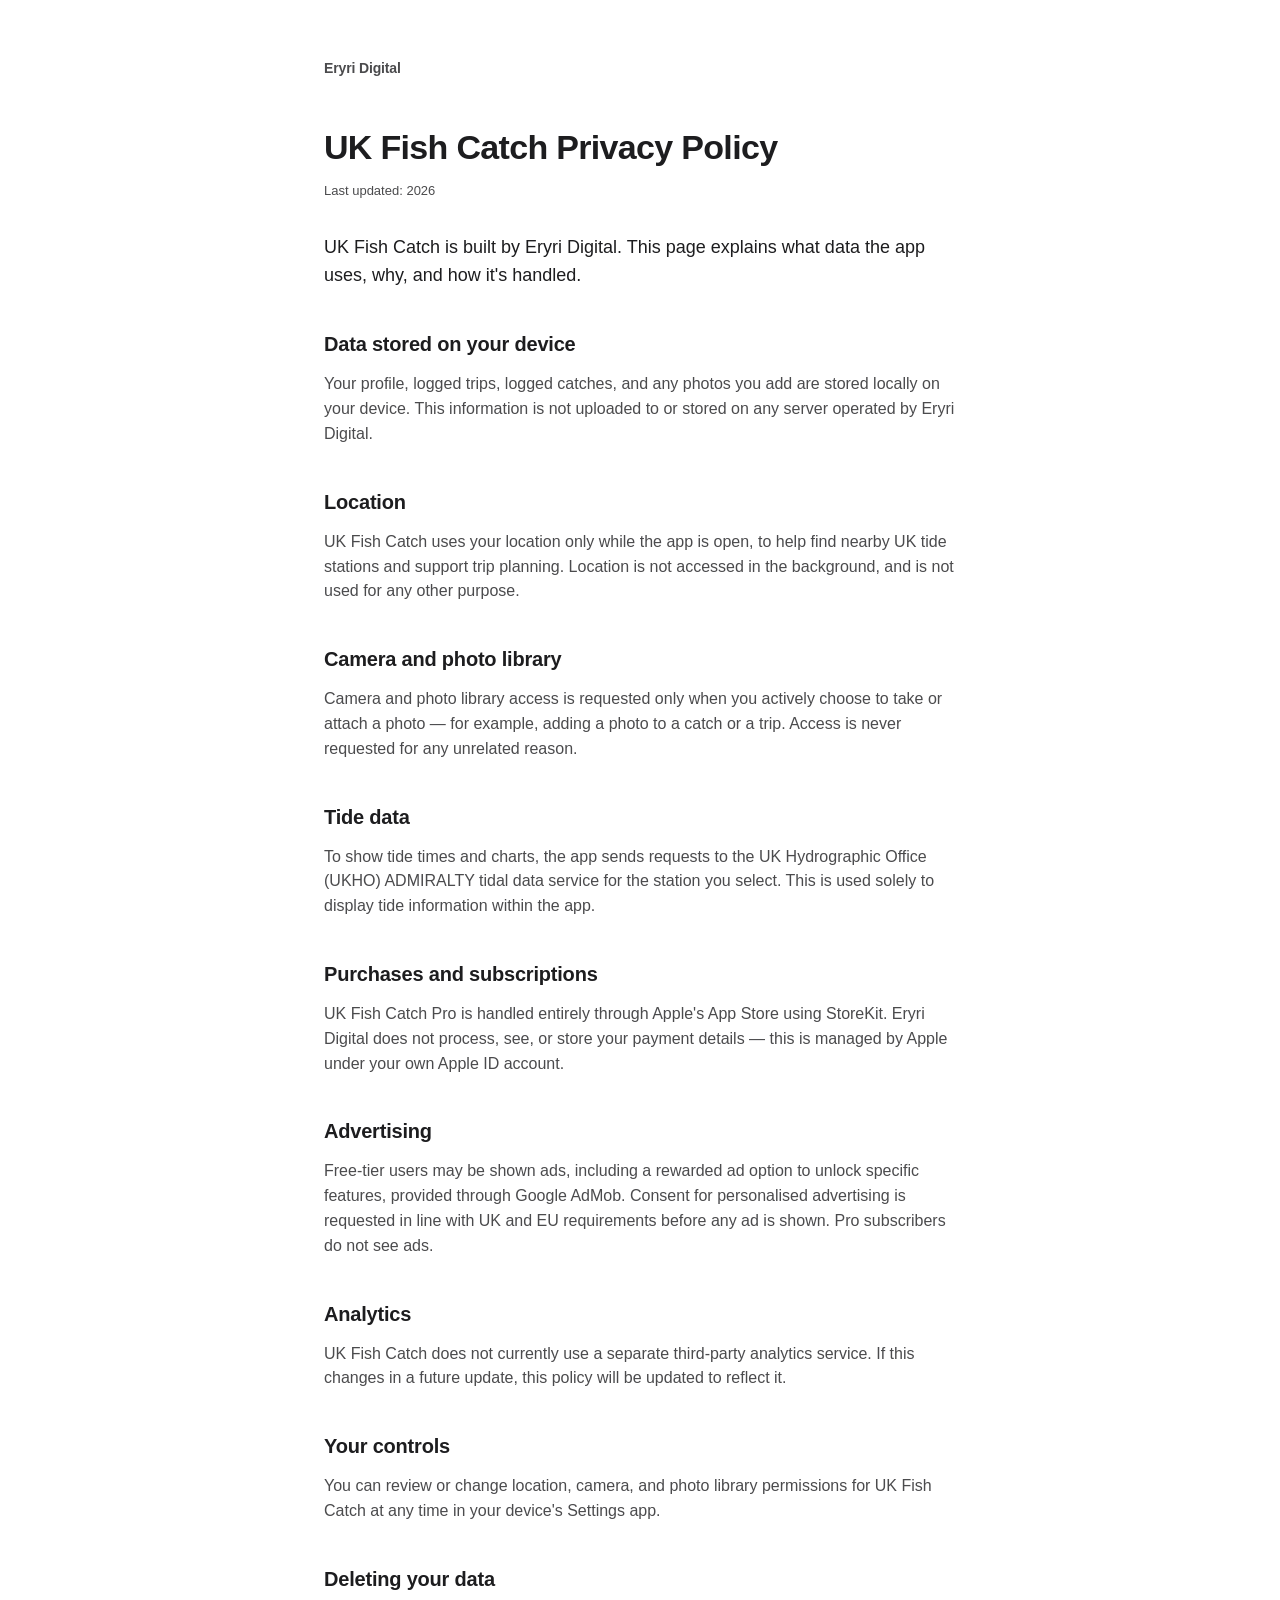
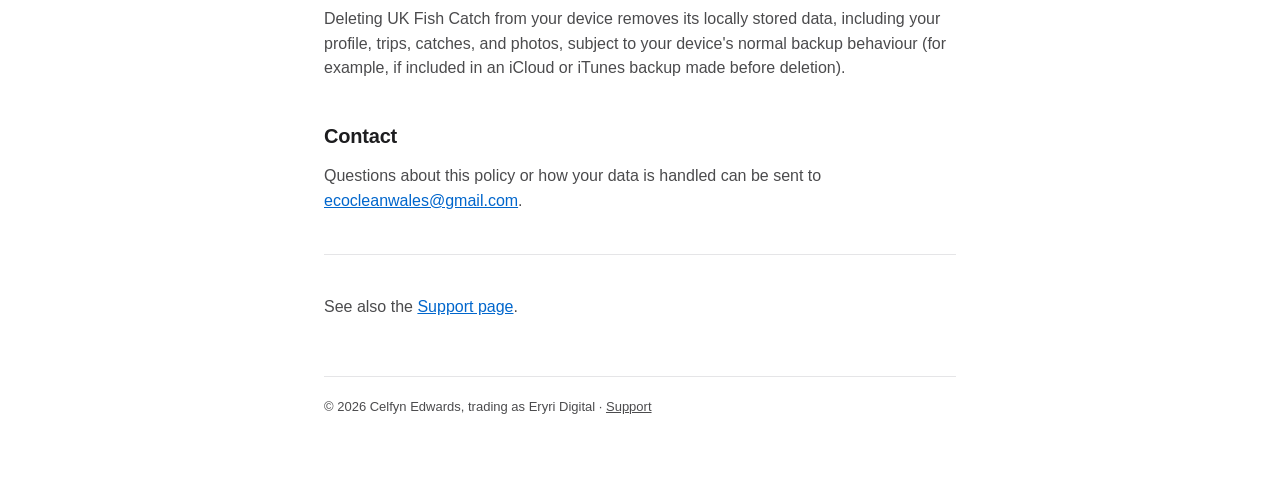
==== privacy.html @ be9210b2 "Add files via upload" ====
<!DOCTYPE html>
<html lang="en-GB">
<head>
  <meta charset="UTF-8" />
  <meta name="viewport" content="width=device-width, initial-scale=1" />
  <title>UK Fish Catch — Privacy Policy</title>
  <meta name="description" content="Privacy Policy for UK Fish Catch by Eryri Digital." />
  <link rel="stylesheet" href="style.css" />
</head>
<body>
  <div class="wrap">
    <header class="top">
      <a class="brand" href="index.html">Eryri Digital</a>
    </header>

    <h1>UK Fish Catch Privacy Policy</h1>
    <p class="updated">Last updated: 2026</p>

    <p class="lede">
      UK Fish Catch is built by Eryri Digital. This page explains what
      data the app uses, why, and how it's handled.
    </p>

    <h2>Data stored on your device</h2>
    <p>
      Your profile, logged trips, logged catches, and any photos you
      add are stored locally on your device. This information is not
      uploaded to or stored on any server operated by Eryri Digital.
    </p>

    <h2>Location</h2>
    <p>
      UK Fish Catch uses your location only while the app is open, to
      help find nearby UK tide stations and support trip planning.
      Location is not accessed in the background, and is not used for
      any other purpose.
    </p>

    <h2>Camera and photo library</h2>
    <p>
      Camera and photo library access is requested only when you
      actively choose to take or attach a photo — for example, adding
      a photo to a catch or a trip. Access is never requested for any
      unrelated reason.
    </p>

    <h2>Tide data</h2>
    <p>
      To show tide times and charts, the app sends requests to the UK
      Hydrographic Office (UKHO) ADMIRALTY tidal data service for the
      station you select. This is used solely to display tide
      information within the app.
    </p>

    <h2>Purchases and subscriptions</h2>
    <p>
      UK Fish Catch Pro is handled entirely through Apple's App Store
      using StoreKit. Eryri Digital does not process, see, or store
      your payment details — this is managed by Apple under your own
      Apple ID account.
    </p>

    <h2>Advertising</h2>
    <p>
      Free-tier users may be shown ads, including a rewarded ad option
      to unlock specific features, provided through Google AdMob.
      Consent for personalised advertising is requested in line with
      UK and EU requirements before any ad is shown. Pro subscribers do
      not see ads.
    </p>

    <h2>Analytics</h2>
    <p>
      UK Fish Catch does not currently use a separate third-party
      analytics service. If this changes in a future update, this
      policy will be updated to reflect it.
    </p>

    <h2>Your controls</h2>
    <p>
      You can review or change location, camera, and photo library
      permissions for UK Fish Catch at any time in your device's
      Settings app.
    </p>

    <h2>Deleting your data</h2>
    <p>
      Deleting UK Fish Catch from your device removes its locally
      stored data, including your profile, trips, catches, and photos,
      subject to your device's normal backup behaviour (for example, if
      included in an iCloud or iTunes backup made before deletion).
    </p>

    <h2>Contact</h2>
    <p>
      Questions about this policy or how your data is handled can be
      sent to
      <a href="mailto:ecocleanwales@gmail.com">ecocleanwales@gmail.com</a>.
    </p>

    <hr class="divider" />

    <p>
      See also the <a href="index.html">Support page</a>.
    </p>

    <footer>
      © 2026 Celfyn Edwards, trading as Eryri Digital ·
      <a href="index.html">Support</a>
    </footer>
  </div>
</body>
</html>
---- style.css ----
:root {
  --ink: #1d1d1f;
  --ink-soft: #4b4b4d;
  --line: #e5e5e7;
  --card: #f7f7f8;
  --accent: #0066cc;
  --accent-soft: #eaf2fc;
  --bg: #ffffff;
  --max: 680px;
}

* {
  box-sizing: border-box;
}

html {
  -webkit-text-size-adjust: 100%;
}

body {
  margin: 0;
  background: var(--bg);
  color: var(--ink);
  font-family: -apple-system, BlinkMacSystemFont, "SF Pro Text", "Segoe UI",
    Roboto, Helvetica, Arial, sans-serif;
  line-height: 1.55;
  -webkit-font-smoothing: antialiased;
}

.wrap {
  max-width: var(--max);
  margin: 0 auto;
  padding: 56px 24px 80px;
}

header.top {
  margin-bottom: 40px;
}

.brand {
  display: inline-flex;
  align-items: center;
  gap: 8px;
  font-size: 14px;
  font-weight: 600;
  color: var(--ink-soft);
  text-decoration: none;
  letter-spacing: -0.01em;
}

.brand:hover {
  color: var(--accent);
}

h1 {
  font-size: 34px;
  font-weight: 700;
  letter-spacing: -0.02em;
  margin: 24px 0 8px;
}

h2 {
  font-size: 20px;
  font-weight: 600;
  letter-spacing: -0.01em;
  margin: 40px 0 12px;
}

p {
  margin: 0 0 16px;
  color: var(--ink-soft);
  font-size: 16px;
}

p.lede {
  font-size: 18px;
  color: var(--ink);
}

a {
  color: var(--accent);
}

ul {
  margin: 0 0 16px;
  padding-left: 20px;
  color: var(--ink-soft);
}

li {
  margin-bottom: 8px;
}

.updated {
  font-size: 13px;
  color: var(--ink-soft);
  margin-bottom: 32px;
}

.card {
  background: var(--card);
  border: 1px solid var(--line);
  border-radius: 14px;
  padding: 20px 22px;
  margin-bottom: 14px;
}

.card h3 {
  font-size: 16px;
  font-weight: 600;
  margin: 0 0 8px;
}

.card p {
  margin: 0;
  font-size: 15px;
}

.email-box {
  display: inline-block;
  background: var(--accent-soft);
  border-radius: 10px;
  padding: 10px 16px;
  font-size: 15px;
  font-weight: 500;
  margin: 4px 0 24px;
}

.email-box a {
  text-decoration: none;
  font-weight: 600;
}

.divider {
  border: none;
  border-top: 1px solid var(--line);
  margin: 40px 0;
}

footer {
  margin-top: 56px;
  padding-top: 20px;
  border-top: 1px solid var(--line);
  font-size: 13px;
  color: var(--ink-soft);
}

footer a {
  color: var(--ink-soft);
  text-decoration: underline;
}

@media (max-width: 480px) {
  .wrap {
    padding: 40px 20px 64px;
  }
  h1 {
    font-size: 28px;
  }
}
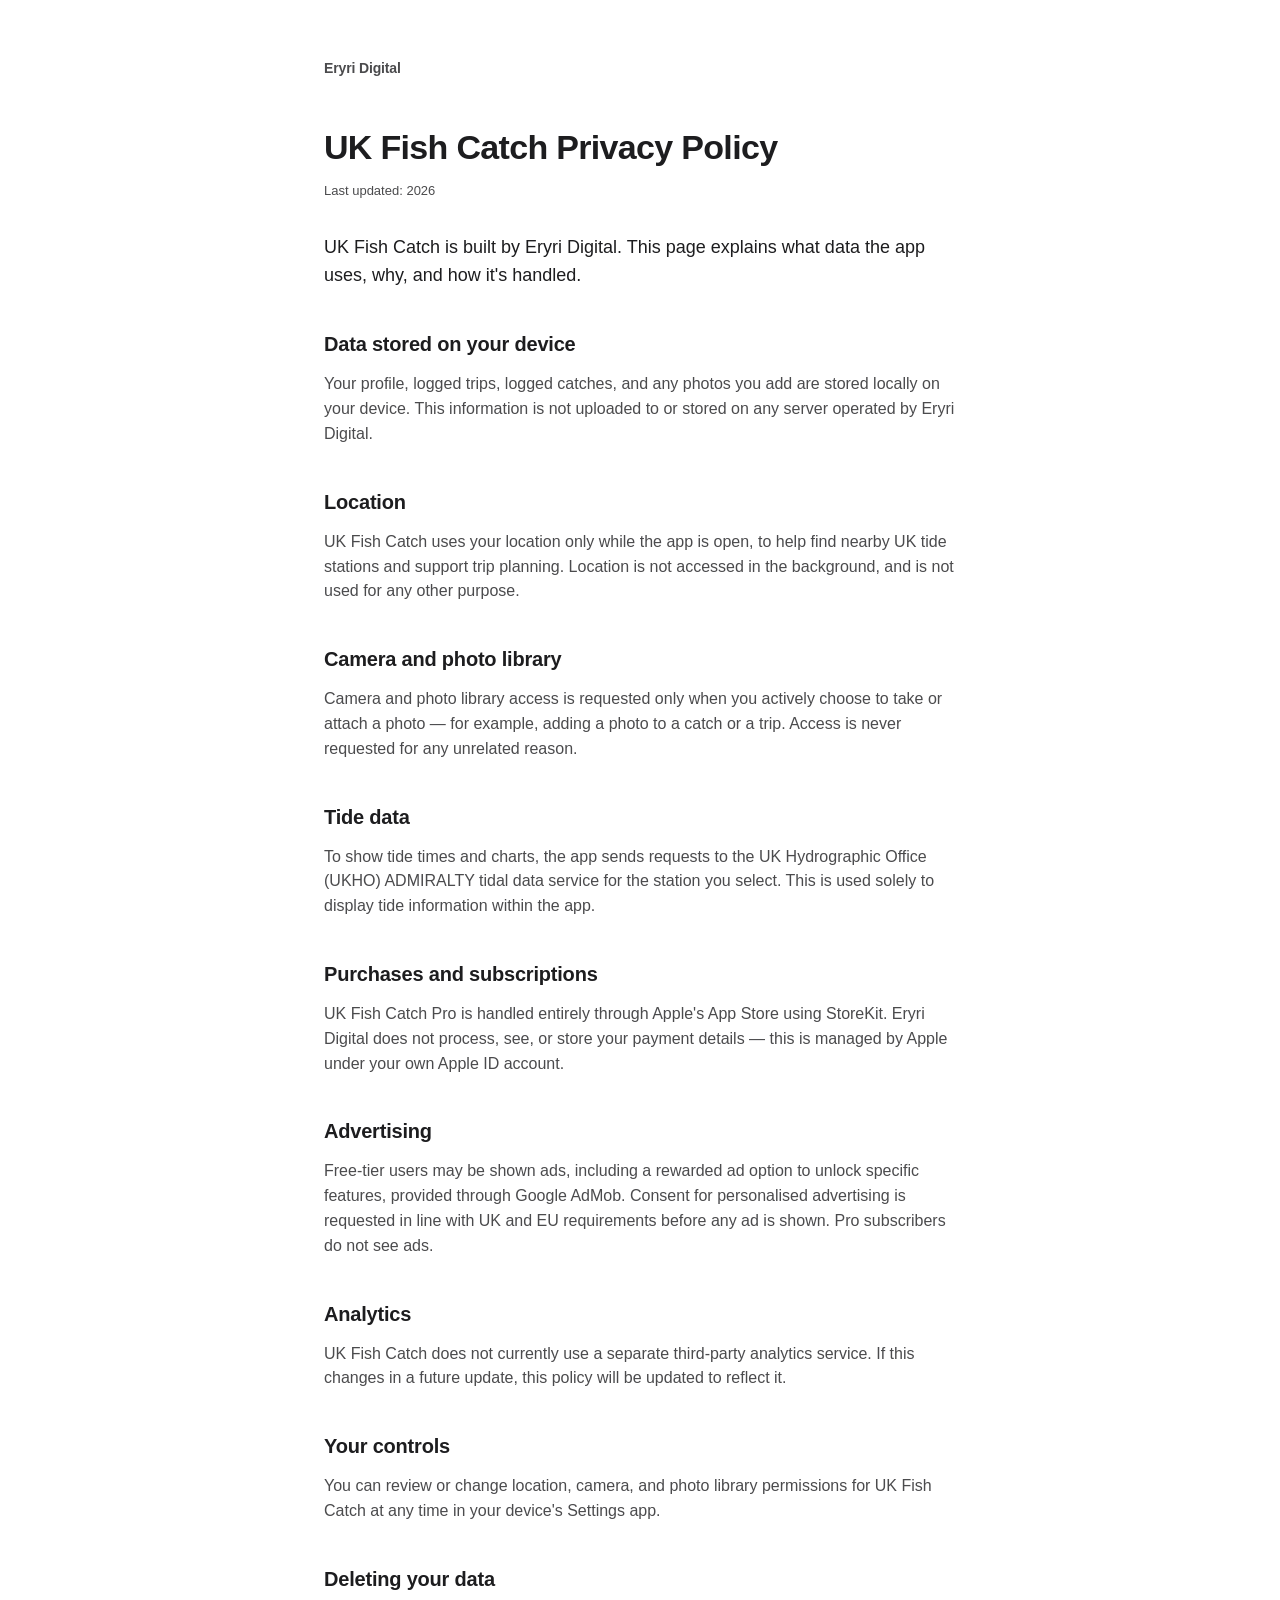
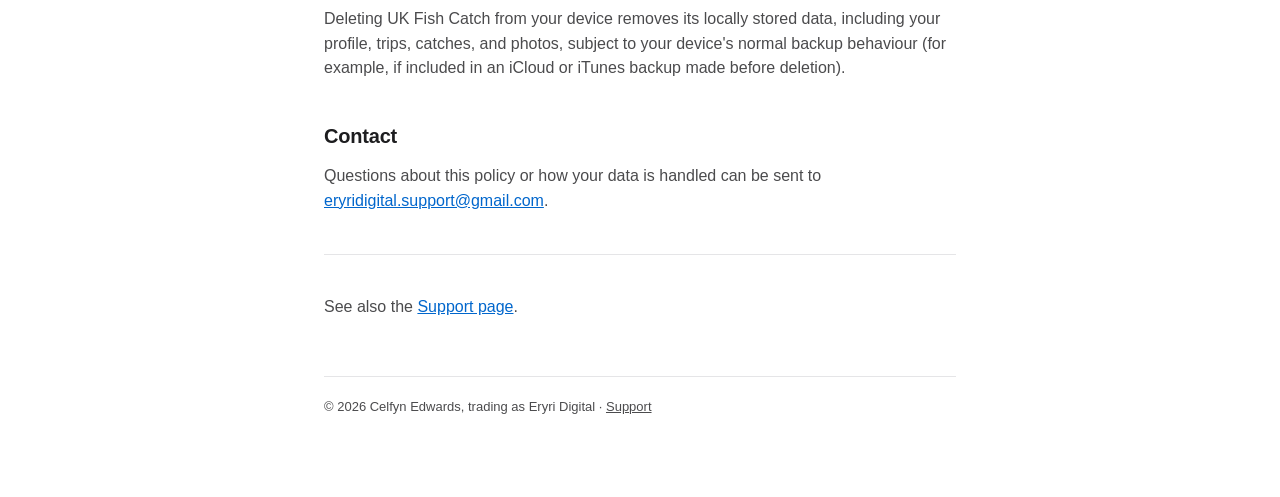
==== commit e94e68af: "Update privacy.html" ====
--- a/privacy.html
+++ b/privacy.html
@@ -95,7 +95,7 @@
     <p>
       Questions about this policy or how your data is handled can be
       sent to
-      <a href="mailto:ecocleanwales@gmail.com">ecocleanwales@gmail.com</a>.
+      <a href="mailto:eryridigital.support@gmail.com">eryridigital.support@gmail.com</a>.
     </p>
 
     <hr class="divider" />
